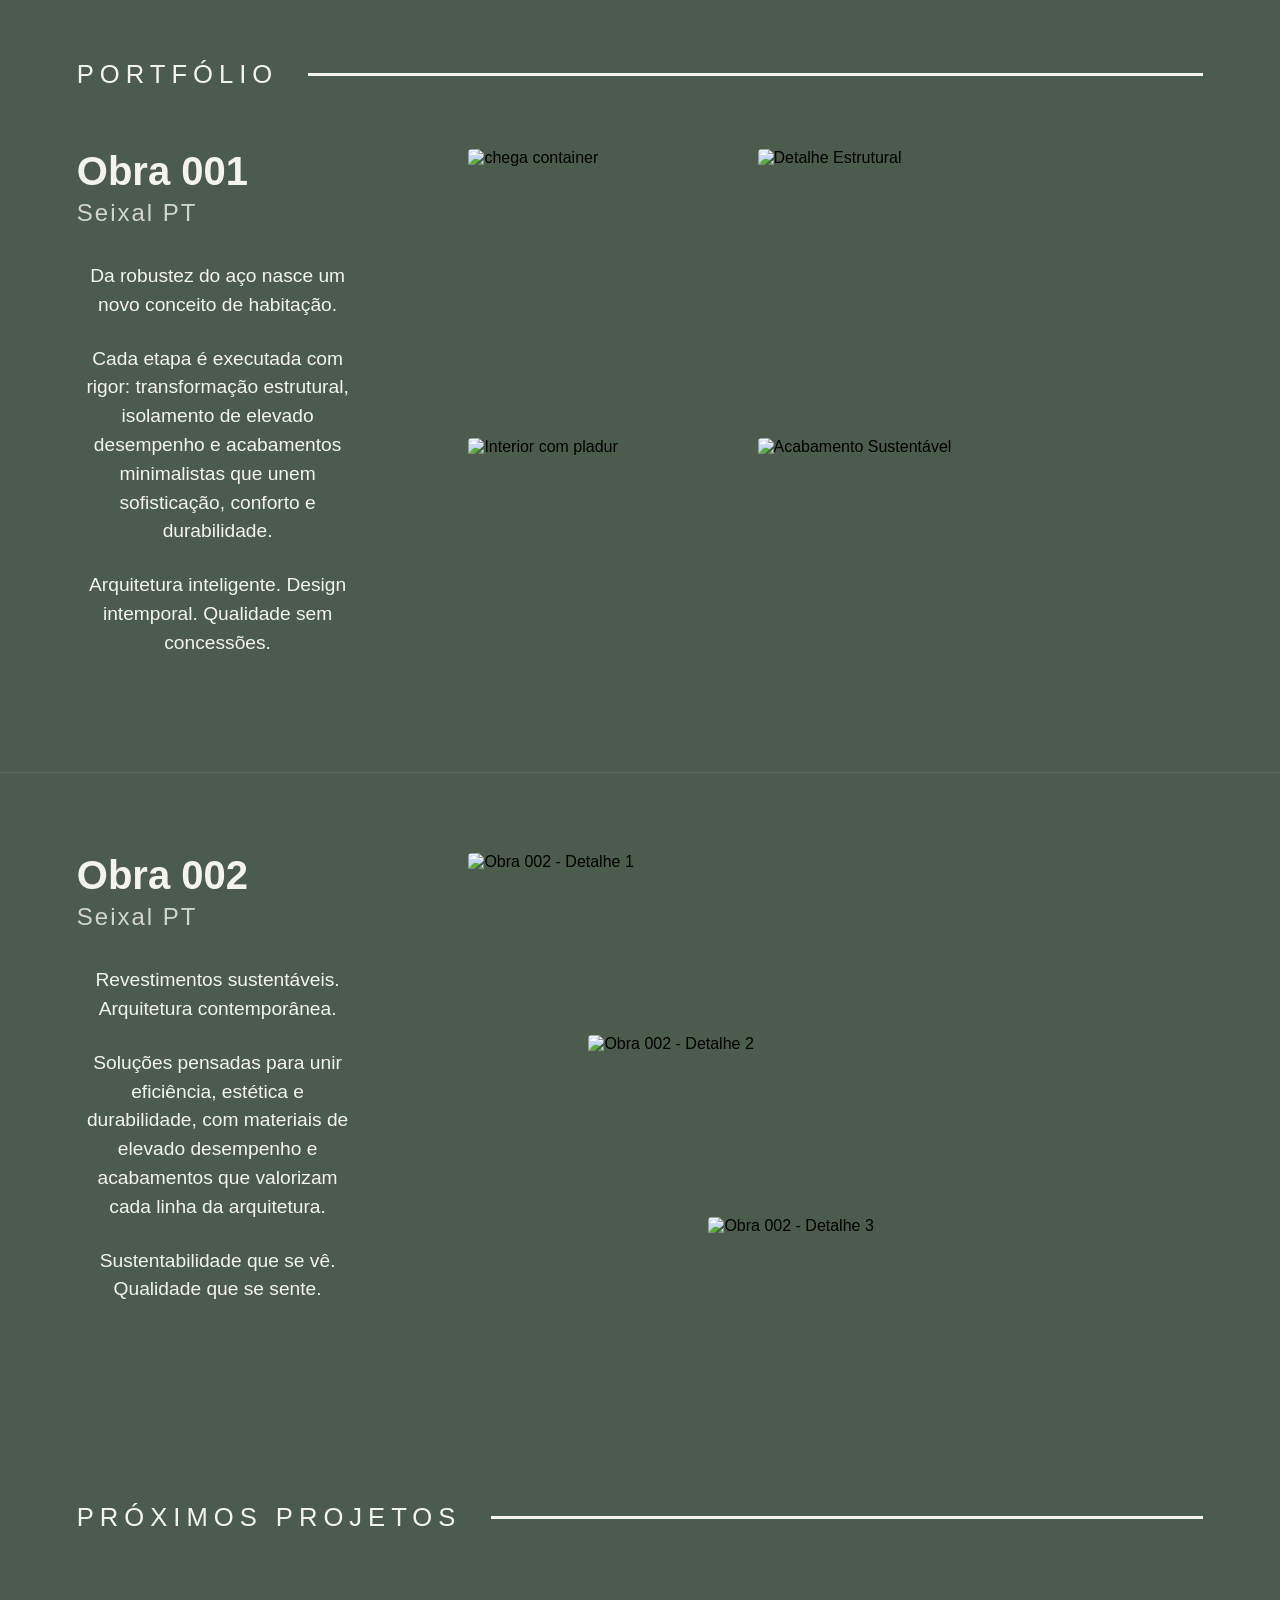
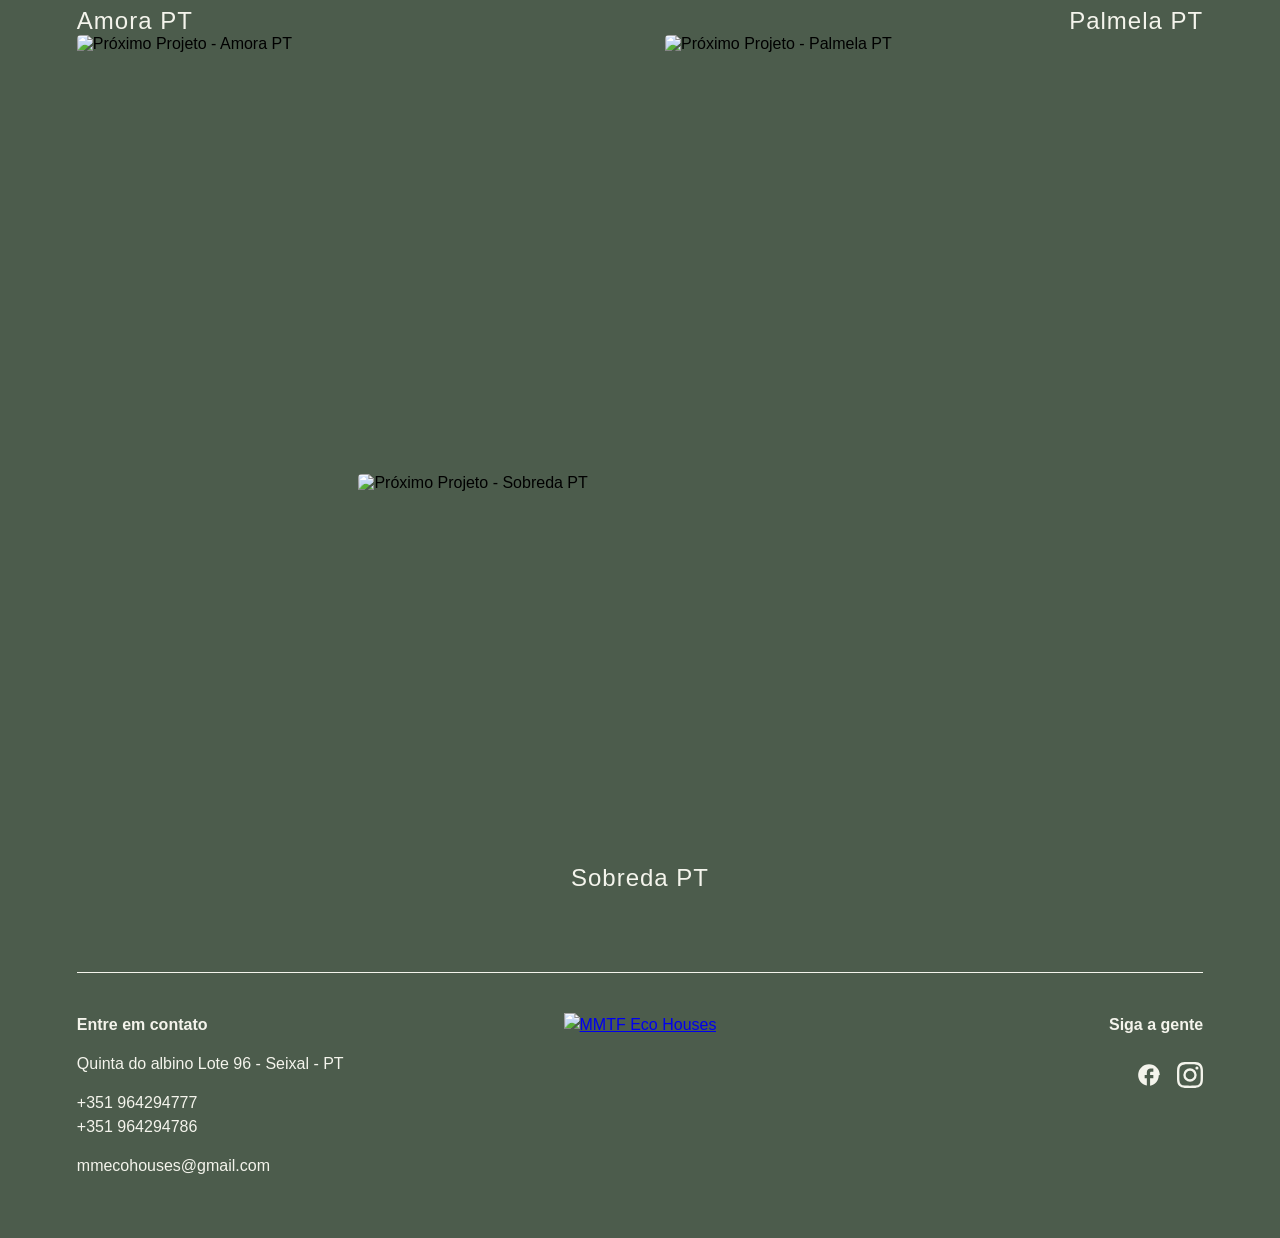
==== portifolio.html @ ca42b718 "Add files via upload" ====
<!DOCTYPE html>
<html lang="pt-BR">
<head>
    <meta charset="UTF-8">
    <meta name="viewport" content="width=device-width, initial-scale=1.0">
    <title>Portfólio - MMTF Eco Houses</title>
    <link rel="stylesheet" href="style.css">
</head>
<body class="pagina-portifolio">

    <!-- SEÇÃO DO TÍTULO COM O TRAÇO LADO A LADO -->
    <header class="secao-titulo-portifolio">
        <div class="portifolio-header-container">
            <!-- Título em Caixa Alta -->
            <h1 class="titulo-portifolio">PORTFÓLIO</h1>
            <!-- O traço que vai se esticar para a direita -->
            <div class="linha-decorativa-portifolio"></div>
        </div>
    </header>

    <!-- 📦 CONTEÚDO PRINCIPAL (MAIN) -->
    <main>

        <!-- SEÇÃO DA OBRA 001: TEXTO (ESQUERDA) + MOSAICO 2X2 (DIREITA) -->
        <section class="secao-projeto">
            <div class="projeto-container">
                
                <!-- COLUNA 1: TEXTOS DO PROJETO (ESQUERDA) -->
                <div class="projeto-coluna-texto">
                    <h2 class="projeto-titulo-obra">Obra 001</h2>
                    <span class="projeto-localizacao">Seixal PT</span>
                    
                    <p class="projeto-descricao">
                        Da robustez do aço nasce um novo conceito de habitação.
                    </p>
                    
                    <p class="projeto-descricao espaco-paragrafo-projeto">
                        Cada etapa é executada com rigor: transformação estrutural, isolamento de elevado desempenho e acabamentos minimalistas que unem sofisticação, conforto e durabilidade.
                    </p>
                    
                    <p class="projeto-descricao espaco-paragrafo-projeto">
                        Arquitetura inteligente. Design intemporal. Qualidade sem concessões.
                    </p>
                </div>

                <!-- COLUNA 2: MOSAICO 2X2 DE IMAGENS (DIREITA) -->
                <div class="projeto-coluna-mosaico">
                    <div class="grid-mosaico-2x2">
                        <img src="imagens/container.jpg" alt="chega container" class="img-vantagem">
                        <img src="imagens/interno-inicio.jpg" alt="Detalhe Estrutural" class="img-vantagem">
                        <img src="imagens/interno-parede.jpg" alt="Interior com pladur" class="img-vantagem">
                        <img src="imagens/interno-pronto.jpg" alt="Acabamento Sustentável" class="img-vantagem">
                    </div>
                </div>

            </div>
        </section> <!-- 🌟 Fechamento correto da Obra 001 aqui -->

        <!-- SEÇÃO DA OBRA 002: TEXTO (ESQUERDA) + 3 IMAGENS EMPILHADAS (DIREITA) -->
        <section class="secao-projeto obra-dois">
            <div class="projeto-container">
                
                <!-- COLUNA 1: TEXTOS DA OBRA 002 (ESQUERDA) -->
                <div class="projeto-coluna-texto">
                    <h2 class="projeto-titulo-obra">Obra 002</h2>
                    <span class="projeto-localizacao">Seixal PT</span>
                    
                    <p class="projeto-descricao">
                        Revestimentos sustentáveis. Arquitetura contemporânea.
                    </p>
                    
                    <p class="projeto-descricao espaco-paragrafo-projeto">
                        Soluções pensadas para unir eficiência, estética e durabilidade, com materiais de elevado desempenho e acabamentos que valorizam cada linha da arquitetura.
                    </p>
                    
                    <p class="projeto-descricao espaco-paragrafo-projeto">
                        Sustentabilidade que se vê. Qualidade que se sente.
                    </p>
                </div>

                <!-- COLUNA 2: 3 IMAGENS UMA EM CIMA DA OUTRA (DIREITA) -->
                <div class="projeto-coluna-mosaico">
                    <div class="coluna-imagens-verticais">
                        <!-- Lembre-se de alterar para os nomes reais das suas fotos quando salvá-las -->
                        <img src="imagens/obra-inicio.jpg" alt="Obra 002 - Detalhe 1" class="img-vantagem">
                        <img src="imagens/obra-meio.jpg" alt="Obra 002 - Detalhe 2" class="img-vantagem">
                        <img src="imagens/obra-fim.jpg" alt="Obra 002 - Detalhe 3" class="img-vantagem">
                    </div>
                </div>

            </div>
        </section>

            <!-- SEÇÃO DO NOVO TÍTULO COM O TRAÇO LADO A LADO -->
    <section class="secao-titulo-portifolio">
    	    <div class="portifolio-header-container">
            
            <!-- Novo Título em Caixa Alta (Bege) -->
            <h1 class="titulo-portifolio">PRÓXIMOS PROJETOS</h1>
            
            <!-- O traço bege que vai se esticar para a direita -->
            <div class="linha-decorativa-portifolio"></div>
            
        </div>
    </section>

    <!-- SEÇÃO: PRÓXIMOS PROJETOS (2 COLUNAS DE IMAGENS COM TÍTULOS) -->
    <section class="secao-proximos-projetos">
        <div class="proximos-container">
            
            <!-- COLUNA 1: AMORA PT (ESQUERDA) -->
            <div class="coluna-proximo-projeto esquerda">
		<h3 class="titulo-proximo">Amora PT</h3>
                <!-- Substitua pelo nome real da imagem na sua pasta, ex: amora.jpg -->
                <img src="imagens/amora.jpg" alt="Próximo Projeto - Amora PT" class="img-vantagem">
                
            </div>

            <!-- COLUNA 2: PALMELA PT (DIREITA) -->
            <div class="coluna-proximo-projeto direita">
                <h3 class="titulo-proximo">Palmela PT</h3>
                <!-- Substitua pelo nome real da imagem na sua pasta, ex: palmela.jpg -->
                <img src="imagens/palmela.jpg" alt="Próximo Projeto - Palmela PT" class="img-vantagem">

            </div>

        </div>
    </section>

<!-- SEÇÃO: PRÓXIMO PROJETO CENTRALIZADO (SOBREDA PT) -->
    <section class="secao-projeto-central">
        <div class="projeto-central-container">
            
            <div class="coluna-projeto-central">
                <!-- Substitua pelo nome real da imagem na sua pasta, ex: sobreda.jpg -->
                <img src="imagens/sobreda.jpg" alt="Próximo Projeto - Sobreda PT" class="img-vantagem">
                <h3 class="titulo-projeto-central">Sobreda PT</h3>
            </div>

        </div>
    </section>

    <!-- RODAPÉ DO SITE (IDÊNTICO AO DA INDEX COM LINK DE RETORNO NO LOGO) -->
    <footer class="rodape-principal">
        <div class="rodape-container">
            
            <!-- COLUNA ESQUERDA: CONTATOS -->
            <div class="rodape-coluna esquerda">
                <p class="titulo-coluna">Entre em contato</p>
                <p>Quinta do albino Lote 96 - Seixal - PT</p>
                <p class="espaco-telefone">+351 964294777</p>
                <p>+351 964294786</p>
                <p class="espaco-email">mmecohouses@gmail.com</p>
            </div>

            <!-- COLUNA CENTRAL: LOGO COM LINK DE RETORNO -->
            <div class="rodape-coluna centro">
                <a href="index.html" class="link-logo-retorno">
                    <img src="imagens/logo.png" alt="MMTF Eco Houses" class="logo-rodape">
                </a>
            </div>

            <!-- COLUNA DIREITA: REDES SOCIAIS -->
            <div class="rodape-coluna direita">
                <p class="titulo-coluna">Siga a gente</p>
                <div class="icones-redes">
                    <!-- Ícone Facebook (SVG Puro) -->
                    <a href="https://facebook.com" target="_blank" aria-label="Facebook">
                        <svg viewBox="0 0 24 24" class="svg-icone"><path d="M22 12c0-5.52-4.48-10-10-10S2 6.48 2 12c0 4.84 3.44 8.87 8 9.8V15H8v-3h2V9.5C10 7.57 11.57 6 13.5 6H16v3h-2c-.55 0-1 .45-1 1v2h3v3h-3v6.95c4.56-.93 8-4.96 8-9.8z"/></svg>
                    </a>
                    <!-- Ícone Instagram (SVG Puro) -->
                    <a href="https://instagram.com" target="_blank" aria-label="Instagram">
                        <svg viewBox="0 0 24 24" class="svg-icone"><path d="M12 2.163c3.204 0 3.584.012 4.85.07 3.252.148 4.771 1.691 4.919 4.919.058 1.265.069 1.645.069 4.849 0 3.205-.012 3.584-.069 4.849-.149 3.225-1.664 4.771-4.919 4.919-1.266.058-1.644.07-4.85.07-3.204 0-3.584-.012-4.849-.07-3.26-.149-4.771-1.699-4.919-4.92-.058-1.265-.07-1.644-.07-4.849 0-3.204.013-3.583.07-4.849.149-3.227 1.664-4.771 4.919-4.919 1.266-.057 1.645-.069 4.849-.069zM12 0C8.741 0 8.333.014 7.053.072 2.695.272.273 2.69.073 7.051.014 8.333 0 8.741 0 12c0 3.259.014 3.668.072 4.948.2 4.358 2.618 6.78 6.98 6.98 1.281.058 1.689.072 4.948.072 3.259 0 3.668-.014 4.948-.072 4.354-.2 6.782-2.618 6.979-6.98.059-1.28.073-1.689.073-4.948 0-3.259-.014-3.667-.072-4.947-.196-4.354-2.617-6.78-6.979-6.98C15.668.014 15.259 0 12 0zm0 5.838a6.162 6.162 0 1 0 0 12.324 6.162 6.162 0 0 0 0-12.324zM12 16a4 4 0 1 1 0-8 4 4 0 0 1 0 8zm6.406-11.845a1.44 1.44 0 1 0 0 2.881 1.44 1.44 0 0 0 0-2.881z"/></svg>
                    </a>
                </div>
            </div>

        </div>
    </footer>




    </main>

</body>
</html>
---- style.css ----
/* RESET ESSENCIAL */
* {
    margin: 0;
    padding: 0;
    box-sizing: border-box;
}

/* CONFIGURAÇÃO DO FUNDO */
body {
    background-color: #4c5c4c; 
    min-height: 100vh;         
    font-family: sans-serif; /* Fonte padrão limpa */
}

/* CONTAINER DO LOGO E DO SUBMENU REUNIDOS */
.logo-menu-wrapper {
    position: relative; /* Essencial para o submenu flutuar exatamente abaixo dele */
    display: inline-block;
}

/* ÁREA DE CLIQUE DO LOGO */
.logo-click-area {
    cursor: pointer;    /* Transforma a seta do mouse na mãozinha de link */
    display: block;
}

/* ESCONDE A CAIXINHA DE SELEÇÃO DO NAVEGADOR */
.gatilho-checkbox {
    display: none;
}

/* ESTILIZAÇÃO DO SUBMENU (ESCONDIDO POR PADRÃO) */
.submenu {
    position: absolute;
    top: 110px;               /* Posiciona a caixa logo abaixo dos 100px de altura do logo */
    left: 0;
    background-color: #f4f4ec; /* Fundo na cor bege oficial */
    border: 1px solid #4c5c4c; /* Borda fina na cor verde oficial */
    border-radius: 4px;        /* Cantos sutilmente arredondados combinando com o botão */
    list-style: none;          /* Remove as bolinhas de lista */
    padding: 15px 0;
    min-width: 200px;          /* Largura mínima da caixinha suspensa */
    box-shadow: 0px 8px 16px rgba(0, 0, 0, 0.15); /* Sombra suave profissional */
    
    /* Estado inicial: invisível e recolhido */
    opacity: 0;
    visibility: hidden;
    transform: translateY(-10px);
    transition: all 0.3s ease; /* Animação suave de descida e surgimento */
    z-index: 99;               /* Garante que fique acima da imagem do meio */
}

/* LINKS DE DENTRO DO SUBMENU */
.submenu li a {
    display: block;
    padding: 10px 25px;
    color: #4c5c4c;            /* Texto na cor verde oficial */
    text-decoration: none;     /* Remove sublinhado */
    font-size: 1rem;
    font-weight: 700;          /* Negrito marcante igual ao manifesto */
    letter-spacing: 0.5px;
    transition: background-color 0.2s;
}

/* EFEITO AO PASSAR O MOUSE NOS LINKS DO SUBMENU */
.submenu li a:hover {
    background-color: rgba(76, 92, 76, 0.1); /* Destaca a linha com um verde bem clarinho */
}

/* 🪄 A MÁGICA DO CLIQUE SEM JAVASCRIPT 🪄 */
/* Quando a caixinha invisível for checada, exibe o submenu imediatamente */
.gatilho-checkbox:checked ~ .submenu {
    opacity: 1;
    visibility: visible;
    transform: translateY(0); /* O menu desliza suavemente para a posição final */
}


/* ESTILIZAÇÃO DO MENU SUPERIOR */
.navbar-topo {
    width: 100%;
    padding: 30px 6% 10px 6%; /* Mantém o mesmo recuo lateral de 6% idêntico às seções de baixo */
    display: flex;
    justify-content: center;   /* Centraliza o bloco na horizontal */
}

/* CONTAINER INTERNO QUE ALINHA COM A IMAGEM */
.navbar-container {
    width: 100%;
    max-width: 1200px;         /* Limite máximo rígido idêntico ao da imagem e da frase */
    display: flex;
    justify-content: space-between; /* Cola o logo na esquerda extrema e o texto na direita extrema */
    align-items: center;       /* Alinha verticalmente pelo centro */
}

/* TAMANHO DO LOGO */
.logo-img {
    height: 120px;                 /* Limita a altura do logo para não quebrar a barra */
    width: auto;                  /* Mantém a proporção correta da largura */
    display: block;
}

/* TEXTO MANIFESTO DO TOPO */
.texto-manifesto p {
    color: #f4f4ec;               /* Sua cor bege oficial */
    font-size: 1.5rem;           /* Tamanho de leitura confortável e discreto */
    font-weight: 700;             /* Estilo de letra em negrito marcante */
    max-width: 750px;             /* Limita a largura para o texto quebrar em linhas harmoniosas */
    line-height: 1.4;             /* Espaçamento confortável entre as linhas do texto */
    text-align: right;            /* Alinha as linhas do texto à direita */
}

/* ADAPTAÇÃO PARA CELULAR (MENU) */
@media (max-width: 768px) {
    /* Alvo corrigido para o container interno */
    .navbar-container {
        flex-direction: column;   /* Empilha o logo acima e o texto abaixo */
        gap: 20px;                /* Cria um espaço de segurança entre eles */
        align-items: center;       /* Centraliza o logo e o bloco de texto na tela */
    }
    
    .texto-manifesto p {
        text-align: center;       /* Força o texto a ficar centralizado no celular */
        font-size: 1.2rem;        /* Reduz levemente para não quebrar muitas linhas em telas pequenas */
    }
}

/* SEÇÃO DA IMAGEM PRINCIPAL */
.conteudo-principal {
    width: 100%;
    padding: 20px 6% 60px 6%; 
    display: flex;
    justify-content: center;   
    align-items: center;
}

.imagem-destaque-container {
    width: 100%;
    max-width: 671px;          /* Mantém a largura máxima solicitada */
    height: auto;              /* Deixa a altura livre para o corte geométrico funcionar */
    margin-top: 20px;          /* Mantém o espaçamento superior de 0.5cm */
    margin-bottom: 20px;       /* Mantém o espaçamento inferior de 0.5cm */
    
    /* 👇 COLOQUE A LINHA DO EFEITO DEGRAU ABAIXO 👇 */
    clip-path: polygon(0% 10%, 50% 0%, 50% 8%, 100% 0%, 100% 90%, 50% 100%, 50% 92%, 0% 100%);
}

.img-modelo {
    width: 100%;               
    height: 100%;              /* Força a imagem a preencher a altura de 359px */
    display: block;
    object-fit: cover;         /* Recorta a imagem suavemente sem distorcer */
}

/* ADAPTAÇÃO PARA CELULAR (IMAGEM) */
@media (max-width: 768px) {
    .imagem-destaque-container {
        height: auto;          /* Libera a altura rígida no celular para escalar proporcionalmente */
        aspect-ratio: 671 / 359; /* Preserva as proporções exatas do design no mobile */
    }
}

/* SEÇÃO DA FRASE + BOTÃO (ALINHADOS LADO A LADO) */
.secao-frase {
    width: 100%;
    padding: 20px 6% 20px 6%; /* Alinhamento horizontal com a imagem */
    display: flex;
    justify-content: center;   /* Centraliza o bloco na tela */
}

.frase-container {
    width: 100%;
    max-width: 1200px;         /* Limite idêntico ao do menu superior */
    display: flex;
    justify-content: space-between; /* Empurra o texto para a esquerda e o botão para a direita */
    align-items: center;       /* Alinha verticalmente ambos pelo meio */
    gap: 40px;                 /* Espaço mínimo de segurança entre eles */
}

/* TEXTO CONCEITO TOTALMENTE EM NEGRITO */
.frase-negrito {
    color: #f4f4ec;            /* Sua cor bege oficial */
    font-size: 1.5rem;         /* Unificado para 1.5rem para combinar com o peso do topo */
    font-weight: 700;          /* Aplica o peso 700 em toda a frase */
    line-height: 1.5;          
    letter-spacing: 0.5px;     
    text-align: left;          
    max-width: 650px;          /* Mantém a quebra de linha elegante antes do botão */
}

/* BOTÃO COM MOLDURA (ESTILO GHOST) */
.btn-moldura {
    display: inline-block;
    color: #f4f4ec;               /* Texto na cor bege oficial */
    text-decoration: none;        /* Remove o sublinhado padrão de links */
    font-size: 0.85rem;           /* Tamanho discreto e elegante */
    font-weight: 400;
    letter-spacing: 2px;          /* Espaçamento entre as letras para visual premium */
    
    /* Criação da Moldura */
    border: 1px solid #f4f4ec;    /* Moldura fina de 1px na cor bege oficial */
    padding: 14px 55px;           /* Espaçamento interno (altura x largura) */

    border-radius: 5px;           /* Deixa as pontas sutilmente arredondadas e elegantes */    

    transition: all 0.3s ease;    /* Transição suave para o efeito de passar o mouse */
    white-space: nowrap;          /* Impede que o texto "SAIBA MAIS" quebre em duas linhas */
}

/* EFEITO AO PASSAR O MOUSE */
.btn-moldura:hover {
    background-color: #f4f4ec;    /* Preenche o fundo com bege */
    color: #4c5c4c;               /* Inverte o texto para a cor verde do site */
}

/* ADAPTAÇÃO PARA CELULAR (FRASE E BOTÃO) */
@media (max-width: 768px) {
    .frase-container {
        flex-direction: column;   /* Empilha o texto em cima e o botão embaixo no celular */
        align-items: flex-start;  /* Mantém ambos alinhados na esquerda mesmo no celular */
        gap: 25px;
    }
    .frase-negrito {
        font-size: 1.2rem;        /* Ajuste sutil de leitura para telas pequenas */
        line-height: 1.4;
    }
    .secao-frase {
        padding: 10px 6% 50px 6%;
    }
}

/* ESTILIZAÇÃO DO RODAPÉ */
.rodape-principal {
    width: 100%;
    background-color: #4c5c4c;     /* Mesma cor de fundo do site */
    padding: 0px 6% 60px 6%;     /* Margens laterais idênticas às seções superiores */
    display: flex;
    justify-content: center;
}

/* CONTAINER QUE LIMITA A LARGURA E CRIA O TRAÇO */
.rodape-container {
    width: 100%;
    max-width: 1200px;             /* Trava no mesmo alinhamento do menu e da frase */
    border-top: 1px solid #f4f4ec; /* O traço divisório na cor bege oficial */
    padding-top: 40px;             /* Espaço entre o traço e o conteúdo das colunas */
    display: flex;
    justify-content: space-between;/* Afasta as 3 colunas (Esquerda, Centro, Direita) */
    align-items: flex-start;       /* Alinha as colunas pelo topo */
    gap: 30px;
}

/* REGRAS GERAIS PARA AS COLUNAS */
.rodape-coluna {
    flex: 1;                       /* Divide o espaço igualmente entre as três */
    color: #f4f4ec;                /* Todos os textos na cor bege oficial */
    font-size: 1rem;
    font-weight: 300;
    line-height: 1.5;
}

/* AJUSTES ESPECÍFICOS DE ALINHAMENTO */
.rodape-coluna.esquerda {
    text-align: left;              /* Textos colados na esquerda */
}

.rodape-coluna.centro {
    display: flex;
    justify-content: center;       /* Centraliza a logo no meio da coluna central */
}

.rodape-coluna.direita {
    text-align: right;             /* Textos e ícones colados na direita */
    display: flex;
    flex-direction: column;
    align-items: flex-end;         /* Alinha os blocos internos à direita */
}

/* ESTILO DOS TÍTULOS (ENTRE EM CONTATO / SIGA A GENTE) */
.titulo-coluna {
    font-weight: 700;              /* Negrito marcante */
    margin-bottom: 15px;           /* Espaço antes de começar os dados abaixo dele */
}

/* ESPAÇAMENTOS DO TEXTO DE CONTATO */
.espaco-telefone {
    margin-top: 15px;              /* Separa o bloco do endereço dos números */
}

.espaco-email {
    margin-top: 15px;              /* Separa o bloco dos números do e-mail */
}

/* LOGO DO RODAPÉ (CRESCE ACOMPANHANDO A ALTURA DO TEXTO DA ESQUERDA) */
.logo-rodape {
    height: 100%;               /* Força o container da imagem a usar toda a altura disponível da seção */
    max-height: 180px;          /* Uma trava de segurança para não estourar caso o texto mude muito */
    width: auto;                /* Mantém a proporção correta da largura sem achatar o logo */
    display: block;
    object-fit: contain;        /* Garante que o desenho do logo fique inteiro e nítido dentro do espaço */
}


/* ÁREA E ÍCONES DAS REDES SOCIAIS */
.icones-redes {
    display: flex;
    gap: 15px;                     /* Espaço entre o ícone do Facebook e do Instagram */
    margin-top: 10px;
}

.svg-icone {
    width: 26px;                   /* Tamanho elegante para os ícones */
    height: 26px;
    fill: #f4f4ec;                 /* Pinta os ícones inteiramente na sua cor bege oficial */
    transition: opacity 0.3s ease;
}

.svg-icone:hover {
    opacity: 0.7;                  /* Efeito sutil ao passar o mouse */
}

/* ADAPTAÇÃO PARA CELULAR (EMPILHAMENTO VERTICAL) */
@media (max-width: 768px) {
    .rodape-container {
        flex-direction: column;    /* Transforma as colunas em linhas uma abaixo da outra */
        align-items: center;       /* Centraliza tudo no celular */
        text-align: center;
        gap: 40px;
    }
    
    .rodape-coluna.esquerda,
    .rodape-coluna.direita {
        text-align: center;        /* Centraliza os textos no celular */
        align-items: center;
    }
}







/* ==========================================
   7. CONFIGURAÇÕES DA PÁGINA SOBRE SEPARADA
   ========================================== */

/* ==========================================
   7. PÁGINA SOBRE.HTML (VERSÃO LIMPA)
   ========================================== */

/* Força o fundo a ser bege e limpa margens apenas nesta página */
.pagina-sobre {
    background-color: #f4f4ec; /* Fundo Bege Claro */
    min-height: 100vh;
    font-family: sans-serif;
}

/* Container principal da seção */
.secao-titulo-sobre {
    width: 100%;
    padding: 60px 6% 20px 6%; /* Mantém rigorosamente a margem lateral de 6% da index */
    display: flex;
    justify-content: center;
}

/* Alinha o título e a linha horizontal lado a lado */
.sobre-header-container {
    width: 100%;
    max-width: 1200px;         /* Mantém a trava de largura padrão de 1200px */
    display: flex;
    align-items: center;       /* Alinha o meio da letra com o meio do traço */
    gap: 30px;                 /* Espaço de 30px entre a palavra e o início do traço */
}

/* O TÍTULO EM CAIXA ALTA */
.titulo-sobre {
    color: #4c5c4c;            /* Sua cor verde oficial */
    font-size: 1.6rem;           /* Tamanho imponente e limpo */
    font-weight: 100;          /* Negrito marcante */
    letter-spacing: 8px;       /* Espaçamento sutil entre as letras */
    white-space: nowrap;       /* Impede que o título quebre em duas linhas */
}

/* O TRAÇO DO LADO DIREITO */
.linha-decorativa-sobre {
    flex: 1;                   /* Faz o traço se esticar até preencher todo o resto da tela */
    height: 3px;               /* Espessura fina e elegante de 1px */
    background-color: #4c5c4c; /* Cor verde oficial idêntica ao texto */
}

/* Ajuste sutil para celulares */
@media (max-width: 768px) {
    .secao-titulo-sobre {
        padding: 50px 6% 20px 6%;
    }
    .titulo-sobre {
        font-size: 1.6rem;     /* Reduz um pouco o texto em telas pequenas */
    }
    .sobre-header-container {
        gap: 15px;             /* Diminui o vão para dar mais espaço para a linha no celular */
    }
}




/* CONTAINER DO CONTEÚDO (LOGO + TEXTO) */
.secao-conteudo-sobre {
    width: 100%;
    padding: 40px 6% 80px 6%; /* Mantém rigorosamente a margem lateral de 6% */
    display: flex;
    justify-content: center;
}

.sobre-conteudo-container {
    width: 100%;
    max-width: 1200px;         /* Mantém a trava padrão de alinhamento */
    display: flex;
    justify-content: space-between; /* Afasta o logo para a esquerda e o texto para a direita */
    align-items: flex-start;   /* Alinha ambos pelo topo dos blocos */
    gap: 60px;                 /* Espaço de segurança elegante entre a logo e o texto */
    align-items: center;       /* Centraliza o logo verticalmente em relação à altura do texto */
}

/* BOX DO LOGO (ESQUERDA) */
.sobre-logo-box {
    flex: 0 0 auto;            /* Impede que o container do logo encolha ou deforme */
}

.logo-sobre-img {
    height: 500px;             /* Mantém os mesmos 100px clássicos que você definiu na index */
    width: auto;
    display: block;
}

/* BOX DO TEXTO (DIREITA) */
.sobre-texto-box {
    flex: 1;                   /* Faz o texto ocupar todo o restante do espaço disponível */
    max-width: 800px;          /* Evita linhas excessivamente longas em monitores gigantes */
    padding-right: 75px;       /* Cria o recuo invisível de 2 cm à direita do texto */
    
}

/* ESTILIZAÇÃO DO TEXTO EM VERDE E NEGRITO */
.texto-sobre-manifesto {
    color: #4c5c4c;            /* Sua cor verde oficial invertida para o fundo bege */
    font-size: 1rem;         /* Tamanho idêntico ao manifesto e à frase da index */
    font-weight: 300;          /* Peso em negrito marcante solicitado */
    line-height: 1.5;          /* Espaçamento confortável entre linhas */
    text-align: justify;          /* Alinhamento padrão à esquerda dentro do bloco */

}

/* Cria uma quebra confortável entre os dois parágrafos */
.espaco-paragrafo {
    margin-top: 30px;          /* Afasta o segundo parágrafo do primeiro */

    
}

/* ADAPTAÇÃO PARA CELULARES */
@media (max-width: 768px) {
    .sobre-conteudo-container {
        flex-direction: column;   /* Empilha o logo em cima e o texto embaixo no celular */
        align-items: center;      /* Centraliza ambos na tela do celular */
        gap: 40px;
    }
    
    .texto-sobre-manifesto {
        font-size: 1.2rem;        /* Reduz ligeiramente para melhor leitura em telas pequenas */
        text-align: center;       /* Centraliza o texto no mobile */
    }
}

/* ESTILIZAÇÃO DA LISTA DE FOCOS ✨ */
.lista-focos-sobre {
    list-style: none;             /* Remove as bolinhas pretas automáticas do navegador */
    padding-left: 0;
    margin-top: 15px;             /* Afasta a lista do texto de cima */
    margin-bottom: 15px;          /* Afasta a lista do texto de baixo */
}

.lista-focos-sobre li {
    color: #4c5c4c;               /* Mesma cor verde oficial */
    font-size: 1.5rem;            /* Mesmo tamanho de letra ajustado */
    font-weight: 300;             /* Mantém a letra fina e sofisticada */
    line-height: 1.6;             /* Espaçamento confortável entre cada item */
    text-align: left;             /* Itens de lista ficam melhor alinhados à esquerda */
}

/* RECUO DE 2CM À ESQUERDA PARA O SEGUNDO BLOCO DE TEXTO */
.bloco-recuado-sobre {
    padding-left: 75px;        /* Cria o degrau invisível de 2 cm puxando o texto para a direita */
    width: 100%;
}

/* AJUSTE PARA CELULAR (DESFAZ O RECUO EM TELAS PEQUENAS PARA NÃO ESMAGAR) */
@media (max-width: 768px) {
    .bloco-recuado-sobre {
        padding-left: 0;       /* No celular o texto volta a ocupar a largura normal centralizada */
    }
}





/* ==========================================
   8. SEÇÃO DE VANTAGENS (MOSAICO DE 2 COLUNAS)
   ========================================== */
.secao-vantagens {
    width: 100%;
    padding: 40px 6% 80px 6%; /* Mantém a margem de 6% idêntica ao resto do site */
    display: flex;
    justify-content: center;
}

.vantagens-container {
    width: 100%;
    max-width: 1200px;         /* Trava padrão de alinhamento de 1200px */
    display: flex;
    justify-content: space-between;
    align-items: flex-start;   /* Alinha o topo das duas colunas principais */
    gap: 160px;                 /* Espaço elegante de separação entre a coluna 1 e 2 */
}

/* CONFIGURAÇÃO DAS DUAS COLUNAS PRINCIPAIS */
.coluna-vantagem.texto,
.coluna-vantagem.texto2 {
    flex: 1;                   /* Faz as duas colunas terem exatamente o mesmo tamanho (50% cada) */
    display: flex;
    flex-direction: column;    /* Força os elementos de dentro (texto e foto) a se empilharem */
}

/* ESTILIZAÇÃO DOS TEXTOS */
.titulo-vantagem {
    color: #4c5c4c;            /* Verde oficial */
    font-size: 1.5rem;         
    font-weight: 700;          /* Título marcante */
    margin-bottom: 15px;       
}

.descricao-vantagem {
    color: #4c5c4c;            
    font-size: 1.2rem;         /* Tamanho padrão da página sobre */
    font-weight: 300;          /* Letra fina e sofisticada */
    line-height: 1.5;          
    text-align: justify;       /* Texto retinho nas duas margens */
    margin-bottom: 30px;       /* Cria um espaço confortável antes da imagem de baixo */
}

/* Ajuste específico para a coluna 2 onde a imagem vem ANTES do texto */
.coluna-vantagem.texto2 .img-vantagem {
    margin-bottom: 30px;       /* Cria o espaço após a imagem e antes do título da folha 🌿 */
}

/* ESTILIZAÇÃO DAS IMAGENS */
.img-vantagem {
    width: 100%;               /* Ocupa toda a largura da coluna */
   /* height: 500px;            👇 ALTERADO: Aumentamos de 350px para 500px para dar mais altura */
    object-fit: contain;       /* 👇 ALTERADO: Muda para contain para exibir a imagem INTEIRA sem cortes */
    border-radius: 4px;        /* Mantém os cantos suaves */
    background-color: transparent; /* Garante que o fundo integre perfeitamente com o bege do site */
}

/* ADAPTAÇÃO PARA CELULAR */
@media (max-width: 768px) {
    .vantagens-container {
        flex-direction: column;   /* Empilha a Coluna 2 inteira abaixo da Coluna 1 */
        gap: 50px;                /* Aumenta o espaço de separação entre os blocos no celular */
    }
    
    .descricao-vantagem {
        font-size: 1.2rem;        
        text-align: center;       
        margin-bottom: 20px;
    }
    
    .titulo-vantagem {
        text-align: center;       
    }
    
    .coluna-vantagem.texto2 .img-vantagem {
        margin-bottom: 20px;
    }
    
    .img-vantagem {
        height: 350px;            /* Reduz a altura das fotos no celular para não alongar demais */
    }
}

/* CONTAINER DOS BOTÕES NA COLUNA 2 */
.botoes-vantagens {
    display: flex;
    gap: 20px;                 /* Espaço de separação entre os dois botões */
    margin-top: 25px;          /* Afasta os botões do parágrafo de descrição acima */
    width: 100%;
}

/* BOTÃO VERDE COM MOLDURA PARA O FUNDO BEGE */
.btn-sobre-verde {
    display: inline-block;
    color: #4c5c4c;               /* Texto na cor verde oficial */
    text-decoration: none;        /* Remove o sublinhado de link */
    font-size: 0.85rem;           /* Mesmo tamanho discreto e elegante */
    font-weight: 700;             /* Deixa a escrita do botão marcante */
    letter-spacing: 2px;          /* Espaçamento entre as letras */
    
    /* Moldura Verde Oficial */
    border: 1px solid #4c5c4c;    /* Moldura fina de 1px na cor verde */
    padding: 14px 45px;           /* Largura expandida para afastar o texto das pontas */
    border-radius: 5px;           /* Pontas sutilmente arredondadas combinando com o index */
    
    transition: all 0.3s ease;    /* Transição suave para o efeito hover */
    white-space: nowrap;          /* Impede que o texto quebre em duas linhas */
    text-align: center;
}

/* EFEITO AO PASSAR O MOUSE (INVERTE AS CORES) */
.btn-sobre-verde:hover {
    background-color: #4c5c4c;    /* Preenche o fundo com o verde oficial */
    color: #f4f4ec;               /* Inverte o texto para a cor bege do site */
}

/* ADAPTAÇÃO PARA CELULAR (EMPILHA OS BOTÕES SE A TELA FOR MUITO PEQUENA) */
@media (max-width: 576px) {
    .botoes-vantagens {
        flex-direction: column;   /* Empilha um botão em cima do outro no celular */
        gap: 15px;
    }
    .btn-sobre-verde {
        width: 100%;              /* Faz os botões ocuparem a largura total da tela no mobile */
        padding: 14px 20px;
    }
}



/* ==========================================
   9. EFEITO DE EXPANSÃO DE IMAGEM NO HOVER
   ========================================== */

/* Configuração de transição na imagem padrão para o movimento ser suave */
.img-vantagem {
    transition: all 0.4s cubic-bezier(0.25, 1, 0.5, 1);
    position: relative;
    z-index: 1;
}

/* 🪄 MÁGICA DO HOVER: IMAGEM FLUTUA NO MEIO DA TELA 🪄 */
.img-vantagem:hover {
    position: fixed;           /* Tira a imagem do fluxo normal e prende na tela */
    top: 50%;                  /* Posiciona o topo no meio vertical da tela */
    left: 50%;                 /* Posiciona a esquerda no meio horizontal da tela */
    
    /* Centraliza o eixo da foto no meio exato e aumenta o tamanho dela */
    transform: translate(-50%, -50%) scale(1.3); 

    width: auto;               /* Libera a largura original da foto */
    height: auto;              /* Libera a altura original da foto (cancela o quadrado) */
    aspect-ratio: auto;        /* 🔓 IMPORTANTE: Arranca o formato quadrado do mosaico */    

    width: auto;               /* Libera a largura para usar a proporção real */
    max-width: 50vw;           /* Garante que ela ocupe no máximo 85% da largura da tela do usuário */
    max-height: 60vh;          /* Garante que ela ocupe no máximo 80% da altura da tela */
    
    object-fit: contain;       /* Mostra a imagem inteira sem nenhum corte */
    border-radius: 6px;        /* Deixa os cantos arredondados mais visíveis no tamanho grande */
    box-shadow: 0px 30px 60px rgba(0, 0, 0, 0.6); /* Sombra pesada para destacar do fundo */
    z-index: 9999;             /* Força a imagem a ficar acima de absolutamente tudo no site */
}






/* ==========================================
   10. PÁGINA PORTIFOLIO.HTML (VERSÃO BRUTA)
   ========================================== */

/* Força o fundo a ser verde e limpa margens apenas nesta página */
.pagina-portifolio {
    background-color: #4c5c4c; /* Fundo Verde Oficial */
    min-height: 100vh;
    font-family: sans-serif;
}

/* Container principal da seção */
.secao-titulo-portifolio {
    width: 100%;
    padding: 60px 6% 20px 6%; /* Mantém rigorosamente a margem lateral de 6% */
    display: flex;
    justify-content: center;
}

/* Alinha o título e a linha horizontal lado a lado */
.portifolio-header-container {
    width: 100%;
    max-width: 1200px;         /* Mantém a trava de largura padrão de 1200px */
    display: flex;
    align-items: center;       /* Alinha o meio da letra com o meio do traço */
    gap: 30px;                 /* Espaço de 30px entre a palavra e o início do traço */
}

/* O TÍTULO EM CAIXA ALTA (BEGE) */
.titulo-portifolio {
    color: #f4f4ec;            /* Sua cor bege oficial */
    font-size: 1.6rem;         /* Tamanho idêntico ao da página sobre */
    font-weight: 100;          /* Letra bem fina e elegante */
    letter-spacing: 6px;       /* Afastamento de 6px entre as letras */
    white-space: nowrap;       /* Impede que o título quebre em duas linhas */
}

/* O TRAÇO DO LADO DIREITO (BEGE) */
.linha-decorativa-portifolio {
    flex: 1;                   /* Faz o traço se esticar até preencher todo o resto da tela */
    height: 3px;               /* Espessura encorpada de 3px idêntica à da página sobre */
    background-color: #f4f4ec; /* Cor bege oficial idêntica ao texto */
}

/* Ajuste sutil para celulares */
@media (max-width: 768px) {
    .secao-titulo-portifolio {
        padding: 50px 6% 20px 6%;
    }
    .titulo-portifolio {
        font-size: 1.4rem;     
    }
    .portifolio-header-container {
        gap: 15px;             
    }
}




/* ==========================================
   11. SEÇÃO DE PROJETO (TEXTO + MOSAICO 2X2)
   ========================================== */
.secao-projeto {
    width: 100%;
    padding: 40px 6% 60px 6%; /* Mantém rigorosamente a margem lateral de 6% */
    display: flex;
    justify-content: center;
}

.projeto-container {
    width: 100%;
    max-width: 1200px;         /* Trava padrão de alinhamento de 1200px */
    display: flex;
    justify-content: space-between;
    align-items: flex-start;   /* Alinha o topo do texto com o topo do mosaico */
    gap: 50px;                 /* 👇 ALTERADO: Reduzido de 100px para 50px para dar espaço para as colunas 👇 */
    justify-content: flex-start; /* Puxa a coluna do texto e o mosaico totalmente para a esquerda */
}

/* COLUNA 1: CONFIGURAÇÃO DOS TEXTOS (AGORA EM 30%) */
.projeto-coluna-texto {
    /* 👇 ALTERADO: Mudamos de 40% para 30% para encolher bem a coluna do texto 👇 */
    flex: 0 0 25%;                   
    color: #f4f4ec;            /* Todos os textos na cor bege oficial */

}

.projeto-titulo-obra {
    font-size: 2.5rem;
    font-weight: 700;          /* Título marcante */
    margin-bottom: 5px;
}

.projeto-localizacao {
    font-size: 1.5rem;
    font-weight: 300;
    letter-spacing: 2px;
    display: block;
    margin-bottom: 35px;       /* Espaço confortável antes do primeiro parágrafo */
    opacity: 0.8;
}

.projeto-descricao {
    font-size: 1.2rem;         /* Mantém o padrão de tamanho do manifesto */
    font-weight: 300;          /* Letra fina e sofisticada solicitada */
    line-height: 1.5;
    text-align: center;       /* Texto retinho nas duas margens */
}

.espaco-paragrafo-projeto {
    margin-top: 25px;          /* Afasta os parágrafos subsequentes */
}

/* COLUNA 2: CONFIGURAÇÃO DO MOSAICO (AGORA EM 70%) */
.projeto-coluna-mosaico {
    /* 👇 ALTERADO: Mudamos de flex: 1 para flex: 0 0 70% para forçar o mosaico a crescer 👇 */
    flex: 0 0 50%;                   
    width: 100%;
    margin-left: 60px;

}

/* CRIAÇÃO DA GRADE 2X2 DE IMAGENS */
.grid-mosaico-2x2 {
    display: grid;
    grid-template-columns: repeat(2, 1fr); /* Divide perfeitamente em 2 colunas */
    grid-template-rows: repeat(2, 1fr);    /* Divide perfeitamente em 2 linhas */
    gap: 15px;                             /* Pequeno espaçamento elegante entre as fotos */
    width: 100%;
}

/* Reaproveita a classe .img-vantagem garantindo a altura proporcional e o efeito hover flutuante */
.grid-mosaico-2x2 .img-vantagem {
    width: 100%;
    height: auto;
    aspect-ratio: 1 / 1;       /* Força cada foto a ser um quadrado perfeito para o mosaico ficar simétrico */
    object-fit: cover;         
    border-radius: 4px;
}

/* ADAPTAÇÃO PARA CELULAR (RESPONSIVIDADE AUTOMÁTICA) */
@media (max-width: 768px) {
    .projeto-container {
        flex-direction: column;   /* Empilha o mosaico de imagens abaixo do texto no celular */
        gap: 40px;
    }
    
    /* 👇 ADICIONADO: Remove a trava de largura no celular para o site não quebrar em telas pequenas 👇 */
    .projeto-coluna-texto,
    .projeto-coluna-mosaico {
        flex: 1 1 100%;
        width: 100%;
    }
    
    .projeto-titulo-obra,
    .projeto-localizacao {
        text-align: center;       /* Centraliza o cabeçalho do projeto no celular */
    }
    
    .projeto-descricao {
        font-size: 1.2rem;        /* Reduz sutilmente no mobile para melhor leitura */
        text-align: center;       /* Centraliza os textos no celular */
    }
    
    .grid-mosaico-2x2 {
        gap: 10px;                /* Diminui o vão das fotos em telas pequenas */
    }
}




/* ==========================================
   12. SEÇÃO DA OBRA 002 (TEXTO + 3 IMAGENS EMPILHADAS)
   ========================================== */

/* Cria um respiro confortável entre o fim da Obra 001 e o início da Obra 002 */
.obra-dois {
    border-top: 1px solid rgba(244, 244, 236, 0.1); /* Linha fina e muito discreta separando as obras */
    padding-top: 80px;
}

/* CONTAINER DAS 3 IMAGENS UMA EM CIMA DA OUTRA */
.coluna-imagens-verticais {
    display: flex;
    flex-direction: column;    /* Força o empilhamento estrito vertical */
    gap: 15px;                 /* Espaçamento elegante entre uma foto e outra */
    max-width: 250px;          /* Limita rigidamente a largura para as fotos ficarem pequenas */
    width: 100%;
}

/* Garante que as imagens verticais fiquem proporcionais e simétricas */
.coluna-imagens-verticais .img-vantagem {
    width: 100%;
    height: auto;              /* Deixa a altura livre para respeitar a proporção real da foto */
    aspect-ratio: 3 / 2;       /* Formato retangular clássico para fotos de arquitetura empilhadas */
    object-fit: cover;         
    border-radius: 4px;
}

/* EFETUA O RECUO APENAS NA SEGUNDA IMAGEM */
.coluna-imagens-verticais .img-vantagem:nth-child(2) {
    margin-left: 120px;         /* Empurra a segunda foto um pouco para a direita */
}

/* EFETUA O RECUO APENAS NA TERCEIRA IMAGEM */
.coluna-imagens-verticais .img-vantagem:nth-child(3) {
    margin-left: 240px;         /* Empurra a terceira foto ainda mais, criando o efeito cascata */
}

/* REMOVE OS RECUOS NO CELULAR PARA AS FOTOS NÃO FICAREM TORTAS NA TELA PEQUENA */
@media (max-width: 768px) {
    .coluna-imagens-verticais .img-vantagem:nth-child(2),
    .coluna-imagens-verticais .img-vantagem:nth-child(3) {
        margin-left: 0;        /* No celular, elas voltam a ficar perfeitamente alinhadas */
    }
}


/* ADAPTAÇÃO PARA CELULAR DA OBRA 002 */
@media (max-width: 768px) {
    .coluna-imagens-verticais {
        gap: 15px;             /* Reduz sutilmente o vão no mobile */
    }
}



/* ==========================================
   13. SEÇÃO PRÓXIMOS PROJETOS (2 COLUNAS)
   ========================================== */
.secao-proximos-projetos {
    width: 100%;
    padding: 40px 6% 80px 6%; /* Mantém a margem lateral padrão de 6% */
    display: flex;
    justify-content: center;
}

.proximos-container {
    width: 100%;
    max-width: 1200px;         /* Trava rígida de 1200px do site */
    display: flex;
    justify-content: space-between;
    gap: 50px;                 /* Mantém o mesmo gap de 50px usado nas obras acima */
}

/* CADA UMA DAS COLUNAS DOS NOVOS PROJETOS */
.coluna-proximo-projeto {
    flex: 1;                   /* Divide o espaço igualmente em duas metades (50% cada) */
    display: flex;
    flex-direction: column;    /* Empilha a foto em cima e o texto embaixo */
}

/* Configuração de proporção das imagens retangulares */
.coluna-proximo-projeto .img-vantagem {
    width: 100%;
    height: auto;
    aspect-ratio: 3 / 2;       /* Formato retangular elegante */
    object-fit: cover;
    border-radius: 4px;
}

/* ESTILIZAÇÃO DOS TÍTULOS (BEGE E FINOS) */
.titulo-proximo {
    color: #f4f4ec;            /* Sua cor bege oficial */
    font-size: 1.5rem;         /* Mesmo tamanho padrão adotado na página */
    font-weight: 300;          /* Letra fina e elegante */
    margin-top: 15px;          /* Afasta o título para baixo da imagem */
    letter-spacing: 1px;
}

/* 🎯 ALINHAMENTOS OPOSICIONAIS SOLICITADOS */
.coluna-proximo-projeto.esquerda .titulo-proximo {
    text-align: left;          /* Força "Amora PT" a colar rigidamente na esquerda */
}

.coluna-proximo-projeto.direita .titulo-proximo {
    text-align: right;         /* Força "Palmela PT" a colar rigidamente na direita */
}

/* ADAPTAÇÃO PARA CELULAR */
@media (max-width: 768px) {
    .proximos-container {
        flex-direction: column;   /* Empilha os dois projetos no celular */
        gap: 40px;
    }
    
    .coluna-proximo-projeto.esquerda .titulo-proximo,
    .coluna-proximo-projeto.direita .titulo-proximo {
        text-align: center;       /* No celular ambos ficam centralizados para melhor leitura */
    }
}


/* ==========================================
   14. SEÇÃO PROJETO CENTRALIZADO (SOBREDA PT)
   ========================================== */
.secao-projeto-central {
    width: 100%;
    padding: 0px 6% 80px 6%; /* Padding superior zerado para aproximar da linha de cima */
    display: flex;
    justify-content: center;   /* Centraliza o bloco inteiro na tela */
}

.projeto-central-container {
    width: 100%;
    max-width: 1200px;         /* Mantém a trava rígida padrão do site */
    display: flex;
    justify-content: center;   /* Centraliza o conteúdo interno */
}

/* COLUNA CENTRAL DO PROJETO */
.coluna-projeto-central {
    flex: 0 0 50%;             /* Ocupa exatamente metade da largura (mesmo tamanho das fotos de cima) */
    display: flex;
    flex-direction: column;    /* Empilha a foto em cima e o texto embaixo */
    align-items: center;       /* Garante a centralização dos elementos internos */
}

/* Configuração de proporção da imagem central */
.coluna-projeto-central .img-vantagem {
    width: 100%;
    height: auto;
    aspect-ratio: 3 / 2;       /* Mantém o mesmo formato retangular elegante */
    object-fit: cover;
    border-radius: 4px;
}

/* ESTILIZAÇÃO DO TÍTULO CENTRALIZADO (BEGE E FINO) */
.titulo-projeto-central {
    color: #f4f4ec;            /* Sua cor bege oficial */
    font-size: 1.5rem;         /* Mesmo tamanho padrão adotado na página */
    font-weight: 300;          /* Letra fina e elegante */
    margin-top: 15px;          /* Afasta o título para baixo da imagem solicitado */
    letter-spacing: 1px;
    text-align: center;        /* Centraliza o texto "Sobreda PT" rigidamente abaixo da foto */
}

/* ADAPTAÇÃO PARA CELULAR */
@media (max-width: 768px) {
    .coluna-projeto-central {
        flex: 0 0 100%;        /* No celular ocupa a largura total para não esmagar */
    }
}






/* ==========================================
   15. PÁGINA DEPOIMENTOS.HTML (VERSÃO BASE)
   ========================================== */

/* Força o fundo a ser bege e limpa margens nesta página */
.pagina-depoimentos {
    background-color: #f4f4ec; /* Fundo Bege Claro igual ao da página sobre */
    min-height: 100vh;
    font-family: sans-serif;
}



/* ==========================================
   16. SEÇÃO TEXTO DESTAQUE (DEPOIMENTOS)
   ========================================== */
.secao-texto-depoimentos {
    width: 100%;
    padding: 40px 6% 20px 6%; /* Mantém rigidamente o recuo lateral padrão de 6% */
    display: flex;
    justify-content: center;
}

.depoimentos-texto-container {
    width: 100%;
    max-width: 1200px;         /* Mesma trava horizontal das outras páginas do site */
}

/* ESTILIZAÇÃO DO TÍTULO EM NEGRITO VERDE */
.titulo-destaque-depoimentos {
    color: #4c5c4c;            /* Sua cor verde oficial */
    font-size: 1.5rem;         /* Tamanho grande e potente idêntico ao das outras páginas */
    font-weight: 700;          /* Aplica o peso em negrito solicitado */
    line-height: 1.5;
    letter-spacing: 0.5px;
    text-align: left;          /* Alinhamento elegante à esquerda */
    max-width: 750px;          /* Limita a largura para o texto quebrar linhas com elegância */
}

/* Ajuste sutil para celulares */
@media (max-width: 768px) {
    .titulo-destaque-depoimentos {
        font-size: 1.2rem;     /* Reduz um pouco em telas pequenas para não quebrar muito */
        text-align: center;    /* Centraliza no mobile seguindo o padrão do seu cabeçalho */
        margin: 0 auto;
    }
}




/* ==========================================
   17. SEÇÃO RELATO DO CLIENTE (2 COLUNAS)
   ========================================== */
.secao-relato-cliente {
    width: 100%;
    padding: 20px 6% 80px 6%; /* Mantém a margem lateral padrão de 6% */
    display: flex;
    justify-content: center;
}

.relato-container {
    width: 100%;
    max-width: 1200px;         /* Trava de 1200px alinhada com todo o site */
    display: flex;
    justify-content: flex-start; /* Alinhamento do Plano A: empurrado para a esquerda */
    align-items: center;       /* Centraliza o texto verticalmente ao meio da imagem */
}

/* COLUNA 1: CONFIGURAÇÃO DO TEXTO DO CLIENTE */
.coluna-relato-texto {
    flex: 0 0 30%;             /* Trava rigidamente o texto em 30% da tela igual ao portfólio */
}

.texto-depoimento-cliente {
    color: #4c5c4c;            /* Sua cor verde oficial */
    font-size: 1.5rem;         /* Tamanho padrão do manifesto e das vantagens */
    font-weight: 300;          /* Letra fina, leve e sofisticada */
    line-height: 1.5;
    text-align: justify;       /* Texto perfeitamente reto nas duas margens */
}

/* COLUNA 2: CONFIGURAÇÃO DA IMAGEM DO DEPOIMENTO */
.coluna-relato-imagem {
    flex: 0 0 40%;             /* Trava a imagem em 40% da tela igual ao portfólio */
    width: 100%;
    margin-left: 50px;         /* Mantém o afastamento elegante de 50px das colunas */
}

/* Reaproveita a classe .img-vantagem garantindo as proporções e o zoom pop-up de 1.3 */
.coluna-relato-imagem .img-vantagem {
    width: 100%;
    height: auto;
    aspect-ratio: 3 / 2;       /* Formato retangular clássico para fotos de arquitetura */
    object-fit: cover;
    border-radius: 4px;
}

/* ADAPTAÇÃO PARA CELULAR */
@media (max-width: 768px) {
    .relato-container {
        flex-direction: column;   /* Empilha a imagem abaixo do texto no celular */
        gap: 30px;
    }
    
    .coluna-relato-texto,
    .coluna-relato-imagem {
        flex: 1 1 100%;
        width: 100%;
        margin-left: 0;        /* Zera o afastamento lateral no celular */
    }
    
    .texto-depoimento-cliente {
        font-size: 1.2rem;        
        text-align: center;       /* Centraliza o relato na tela do smartphone */
    }
}

/* ==========================================
   18. ALINHAMENTO CENTRALIZADO & BOTÃO VERDE (DEPOIMENTOS)
   ========================================== */

/* Força os elementos internos da coluna de texto a se empilharem centralizados */
.coluna-relato-texto {
    display: flex;
    flex-direction: column;
    align-items: center;       /* Centraliza o botão horizontalmente abaixo do texto */
}

/* 👇 ALTERADO: Mudamos de text-align: justify para center 👇 */
.texto-depoimento-cliente {
    color: #4c5c4c;            
    font-size: 1.5rem;         
    font-weight: 300;          
    line-height: 1.5;
    text-align: center;        /* Texto do cliente agora fica perfeitamente centralizado */
}

/* BOTÃO VERDE COM MOLDURA PARA O FUNDO BEGE */
.btn-depoimento-verde {
    display: inline-block;
    color: #4c5c4c;               /* Texto na cor verde oficial */
    text-decoration: none;        /* Remove o sublinhado de link */
    font-size: 0.85rem;           /* Tamanho discreto e sofisticado */
    font-weight: 700;             /* Escrita marcante no botão */
    letter-spacing: 2px;          /* Espaçamento entre as letras */
    margin-top: 30px;             /* Empurra o botão 30px para baixo do texto */
    
    /* Criação da Moldura Verde */
    border: 1px solid #4c5c4c;    /* Moldura fina de 1px em verde */
    padding: 14px 55px;           /* Mesma largura alargada para afastar as letras do 'S' */
    border-radius: 5px;           /* Pontas levemente arredondadas e elegantes */
    
    transition: all 0.3s ease;    /* Transição suave para o efeito hover */
    white-space: nowrap;          /* Impede que o texto quebre em duas linhas */
    text-align: center;
}

/* EFEITO HOVER (INVERTE AS CORES AO PASSAR O MOUSE) */
.btn-depoimento-verde:hover {
    background-color: #4c5c4c;    /* Preenche o fundo com o verde oficial */
    color: #f4f4ec;               /* Inverte a letra para a cor bege do site */
}

/* ADAPTAÇÃO PARA CELULAR (BOTÃO RESPONSIVO) */
@media (max-width: 576px) {
    .btn-depoimento-verde {
        width: 100%;              /* No celular o botão ocupa toda a largura disponível */
        padding: 14px 20px;
    }
}

/* ==========================================
   19. SEÇÃO DE 4 COLUNAS (DEPOIMENTOS)
   ========================================== */
.secao-quatro-colunas {
    width: 100%;
    padding: 40px 6% 80px 6%; /* Mantém rigorosamente as margens de 6% do site */
    display: flex;
    justify-content: center;
}

.quatro-colunas-container {
    width: 100%;
    max-width: 1200px;         /* Mesma trava de 1200px da index, sobre e portfólio */
    display: flex;
    justify-content: space-between;
    align-items: flex-start;   /* Alinha o teto de todas as colunas */
    gap: 30px;                 /* Espaço de ar confortável separando as 4 colunas */
}

/* CONFIGURAÇÃO INDIVIDUAL DE CADA COLUNA (25% DO ESPAÇO) */
.coluna-bloco {
    flex: 1;                   /* Distribui o espaço igualmente em 4 partes perfeitas */
}

.coluna-bloco p {
    color: #4c5c4c;            /* Sua cor verde oficial */
    font-size: 1.1rem;         /* Tamanho ideal para leitura de blocos múltiplos */
    font-weight: 300;          /* Letra fina e sofisticada padrão */
    line-height: 1.6;          
    text-align: justify;       /* Garante que o texto fique reto nas margens ao preencher */
}

/* ADAPTAÇÃO PARA CELULAR (RESPONSIVIDADE COMPLETA) */
@media (max-width: 992px) {
    .quatro-colunas-container {
        grid-template-columns: repeat(2, 1fr); /* Em tablets, divide em 2 colunas e 2 linhas */
        display: grid; 
        gap: 40px;
    }
}

@media (max-width: 576px) {
    .quatro-colunas-container {
        display: flex;
        flex-direction: column;   /* Em celulares, empilha as 4 colunas verticalmente */
        gap: 30px;
        text-align: center;
    }
    .coluna-bloco p {
        text-align: center;       /* Centraliza o texto no mobile */
    }
}

/* ESTILIZAÇÃO DO NOME DO AUTOR EM NEGRITO */
.nome-autor-depoimento {
    font-weight: 700 !important;   /* Força o peso em negrito solicitado */
    margin-top: 15px;              /* Afasta o nome do texto do depoimento acima */
    font-size: 1.1rem;
    color: #4c5c4c;                /* Mantém a cor verde oficial do site */
    text-align: left;              /* Mantém o alinhamento padrão à esquerda */
}

/* Garante que o nome também centralize no celular junto com o texto */
@media (max-width: 576px) {
    .nome-autor-depoimento {
        text-align: center;
    }
}


/* ==========================================
   20. EFEITO CASCATA VERTICAL NOS DEPOIMENTOS (CORRIGIDO)
   ========================================== */

/* Segunda coluna ganha uma margem no topo para descer fisicamente */
.quatro-colunas-container .coluna-bloco:nth-child(2) {
    margin-top: 150px;
    transform: none; /* Limpa o truque antigo */
}

/* Terceira coluna ganha uma margem maior */
.quatro-colunas-container .coluna-bloco:nth-child(3) {
    margin-top: 300px;
    transform: none;
}

/* Quarta coluna ganha a margem máxima, empurrando o chão da seção */
.quatro-colunas-container .coluna-bloco:nth-child(4) {
    margin-top: 450px;
    transform: none;
}

/* REMOVE A MARGEM NO CELULAR PARA NÃO QUEBRAR O LAYOUT */
@media (max-width: 992px) {
    .quatro-colunas-container .coluna-bloco:nth-child(2),
    .quatro-colunas-container .coluna-bloco:nth-child(3),
    .quatro-colunas-container .coluna-bloco:nth-child(4) {
        margin-top: 0; 
    }
}

/* ==========================================================================
   21. PÁGINA DE CONTATO (MM ECO HOUSES)
   ========================================================================== */

/* Container Geral da Seção */
.conteudo-contato {
    padding: 60px 20px;
    background-color: #f9f9f9; /* Tom claro neutro e limpo */
    display: flex;
    justify-content: center;
    align-items: center;
    min-height: calc(100vh - 250px); /* Garante preenchimento visual na tela */
}

/* Caixa central que envolve o texto e o formulário */
.contato-container {
    width: 100%;
    max-width: 600px; /* Largura ideal para leitura e preenchimento */
    background: #ffffff;
    padding: 40px;
    border-radius: 8px;
    box-shadow: 0 4px 15px rgba(0, 0, 0, 0.05); /* Sombra suave moderna */
}

/* Cabeçalho do formulário */
.contato-introducao {
    text-align: center;
    margin-bottom: 30px;
}

.contato-introducao h1 {
    font-size: 2rem;
    color: #2c3e50; /* Tom escuro elegante */
    margin-bottom: 10px;
}

.contato-introducao p {
    color: #7f8c8d; /* Cinza suave para o subtítulo */
    font-size: 1rem;
    line-height: 1.5;
}

/* Organização dos campos do formulário */
.formulario-contato {
    display: flex;
    flex-direction: column;
    gap: 20px; /* Espaçamento idêntico entre os blocos */
}

/* Bloco que junta o Label e o Input */
.grupo-campo {
    display: flex;
    flex-direction: column;
    gap: 8px; /* Espaço entre o título do campo e a caixa de texto */
}

.grupo-campo label {
    font-weight: bold;
    font-size: 0.9rem;
    color: #34495e;
    text-transform: uppercase;
    letter-spacing: 0.5px;
}

/* Estilização das caixas de entrada e área de texto */
.grupo-campo input,
.grupo-campo textarea {
    width: 100%;
    padding: 12px 15px;
    border: 1px solid #dcdde1;
    border-radius: 4px;
    font-family: inherit;
    font-size: 1rem;
    color: #2c3e50;
    background-color: #fff;
    transition: border-color 0.3s ease, box-shadow 0.3s ease;
    box-sizing: border-box; /* Impede que o padding quebre a largura */
}

/* Efeito de foco ao clicar no campo (Estilo Eco minimalista) */
.grupo-campo input:focus,
.grupo-campo textarea:focus {
    outline: none;
    border-color: #27ae60; /* Verde eco sugerindo seleção */
    box-shadow: 0 0 0 3px rgba(39, 174, 96, 0.1);
}

/* Área de texto específica */
.grupo-campo textarea {
    resize: vertical; /* Permite o usuário esticar apenas para baixo */
}

/* Botão de Enviar (Design Moldura/Sólido Premium) */
.btn-enviar {
    background-color: #2c3e50;
    color: #ffffff;
    border: 2px solid #2c3e50;
    padding: 15px;
    font-size: 1rem;
    font-weight: bold;
    letter-spacing: 1px;
    border-radius: 4px;
    cursor: pointer;
    transition: all 0.3s ease;
    margin-top: 10px;
}

/* Efeito Hover no botão */
.btn-enviar:hover {
    background-color: transparent;
    color: #2c3e50;
}

/* Responsividade para telas menores (Celulares) */
@media (max-width: 480px) {
    .contato-container {
        padding: 25px 20px;
    }
    
    .contato-introducao h1 {
        font-size: 1.6rem;
    }
}
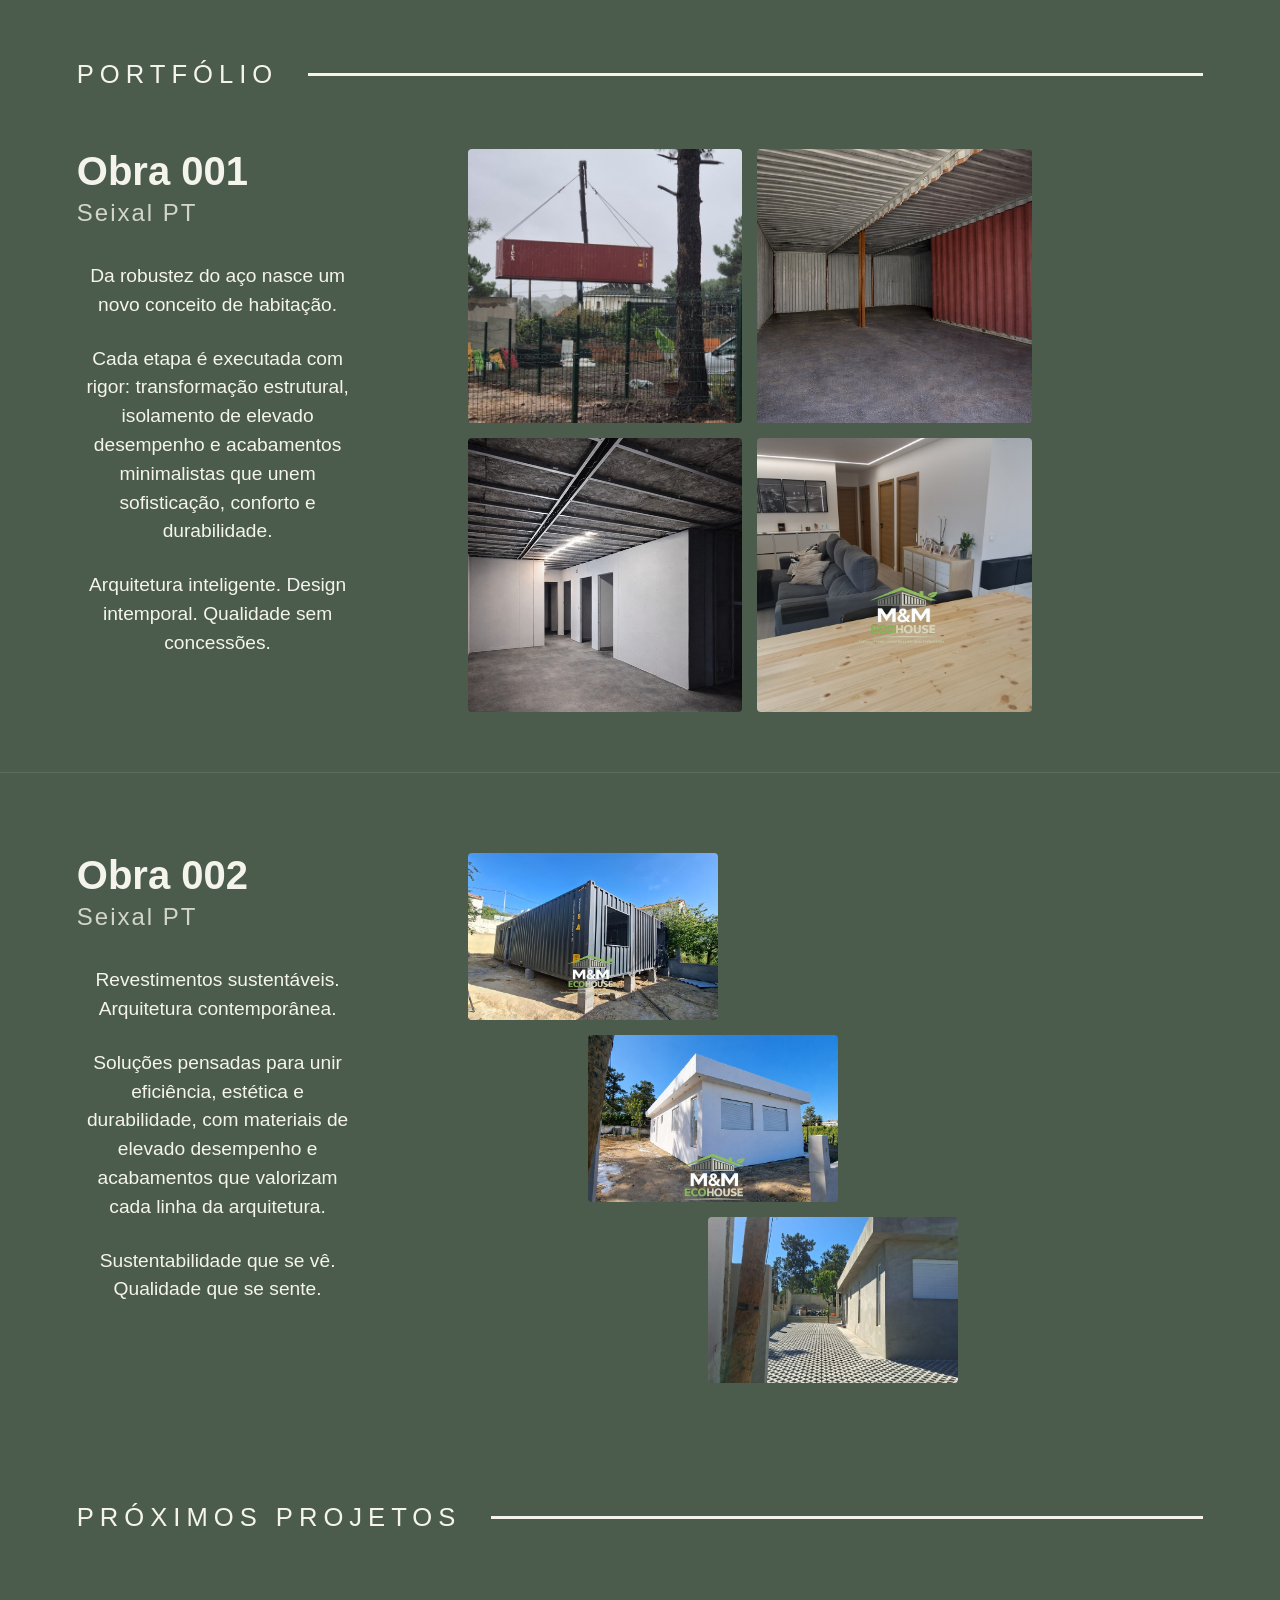
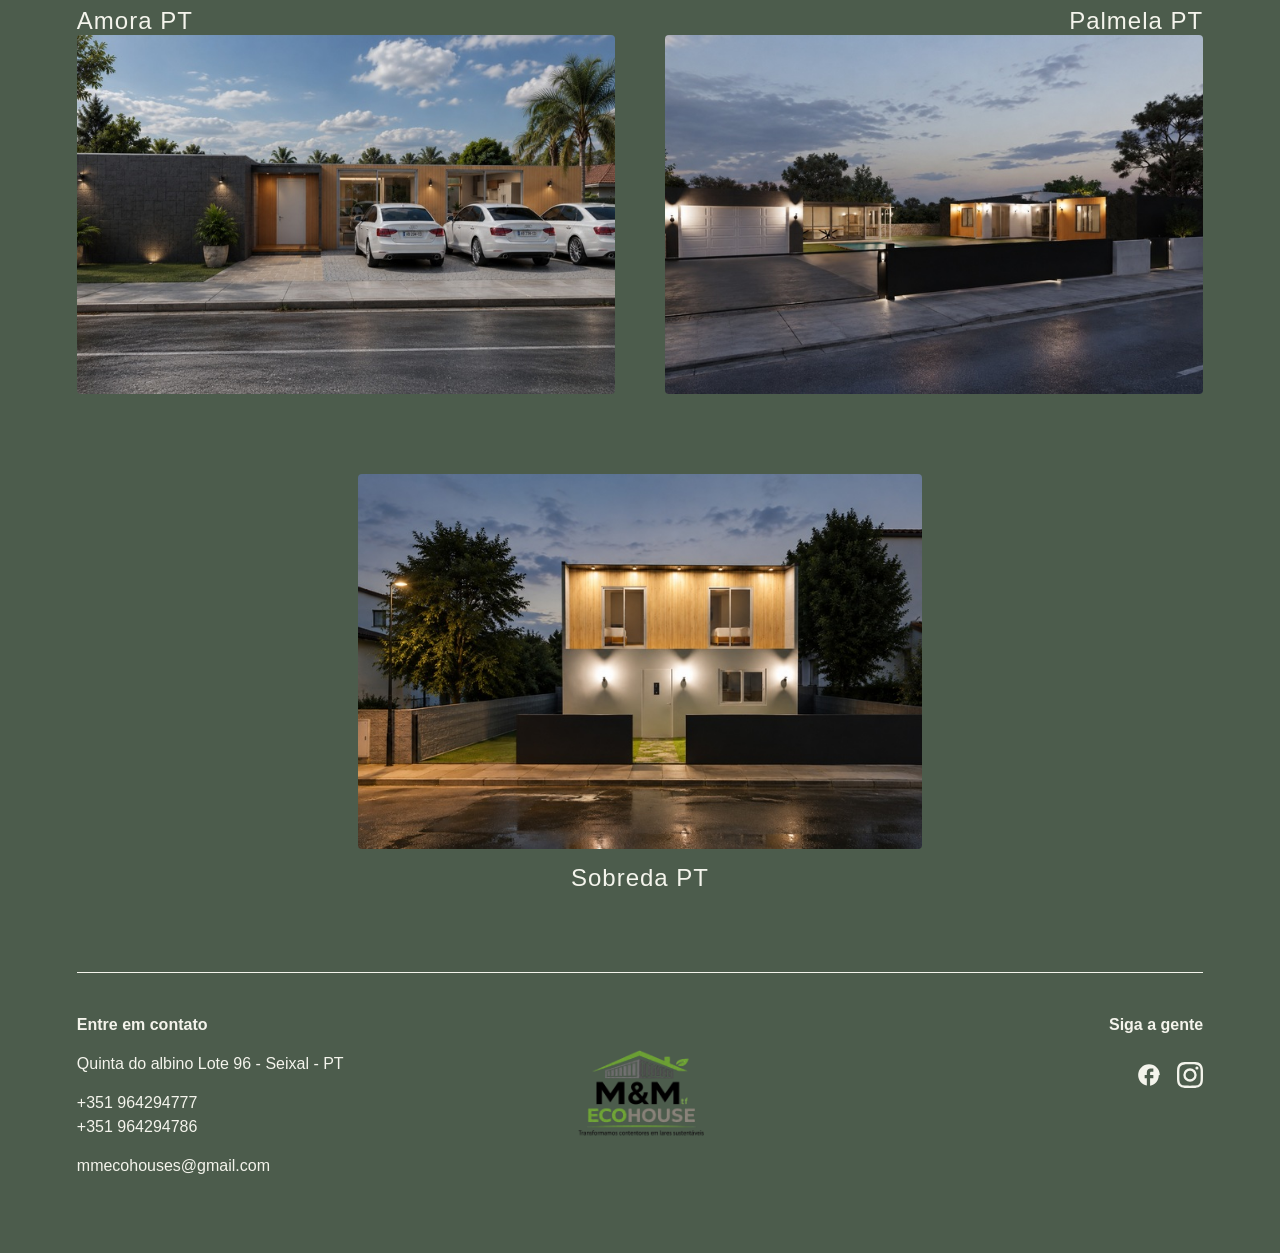
==== commit d38a685b: "Add files via upload" ====
--- a/portifolio.html
+++ b/portifolio.html
@@ -183,5 +183,35 @@
 
     </main>
 
+<script>
+    document.querySelectorAll('.img-vantagem').forEach(imagem => {
+        imagem.addEventListener('click', function(fator) {
+            // Evita que o clique feche imediatamente se disparar outros eventos
+            fator.stopPropagation(); 
+            
+            // Se você quiser que APENAS UMA imagem abra por vez, desative a linha abaixo:
+            // document.querySelectorAll('.img-vantagem').forEach(img => img.classList.remove('active'));
+
+            // Alterna a classe (adiciona se não tiver, remove se tiver)
+            this.classList.toggle('active');
+        });
+    });
+
+    // Fecha a imagem se o usuário clicar em qualquer outro lugar da tela
+    document.addEventListener('click', function() {
+        document.querySelectorAll('.img-vantagem').forEach(img => {
+            img.classList.remove('active');
+        });
+    });
+</script>
+
+
+
+
+
+
+
+
+
 </body>
 </html>
--- a/style.css
+++ b/style.css
@@ -646,10 +646,11 @@
     transition: all 0.4s cubic-bezier(0.25, 1, 0.5, 1);
     position: relative;
     z-index: 1;
-}
-
-/* 🪄 MÁGICA DO HOVER: IMAGEM FLUTUA NO MEIO DA TELA 🪄 */
-.img-vantagem:hover {
+    cursor: pointer; /* Adiciona a mãozinha para indicar que é clicável */
+}
+
+/* 🪄 MÁGICA DO CLIQUE: IMAGEM FLUTUA NO MEIO DA TELA 🪄 */
+.img-vantagem.active {
     position: fixed;           /* Tira a imagem do fluxo normal e prende na tela */
     top: 50%;                  /* Posiciona o topo no meio vertical da tela */
     left: 50%;                 /* Posiciona a esquerda no meio horizontal da tela */
@@ -661,16 +662,14 @@
     height: auto;              /* Libera a altura original da foto (cancela o quadrado) */
     aspect-ratio: auto;        /* 🔓 IMPORTANTE: Arranca o formato quadrado do mosaico */    
 
-    width: auto;               /* Libera a largura para usar a proporção real */
-    max-width: 50vw;           /* Garante que ela ocupe no máximo 85% da largura da tela do usuário */
-    max-height: 60vh;          /* Garante que ela ocupe no máximo 80% da altura da tela */
+    max-width: 50vw;           /* Garante que ela ocupe no máximo 50% da largura da tela do usuário */
+    max-height: 60vh;          /* Garante que ela ocupe no máximo 60% da altura da tela */
     
     object-fit: contain;       /* Mostra a imagem inteira sem nenhum corte */
     border-radius: 6px;        /* Deixa os cantos arredondados mais visíveis no tamanho grande */
     box-shadow: 0px 30px 60px rgba(0, 0, 0, 0.6); /* Sombra pesada para destacar do fundo */
     z-index: 9999;             /* Força a imagem a ficar acima de absolutamente tudo no site */
 }
-
 
 
 
